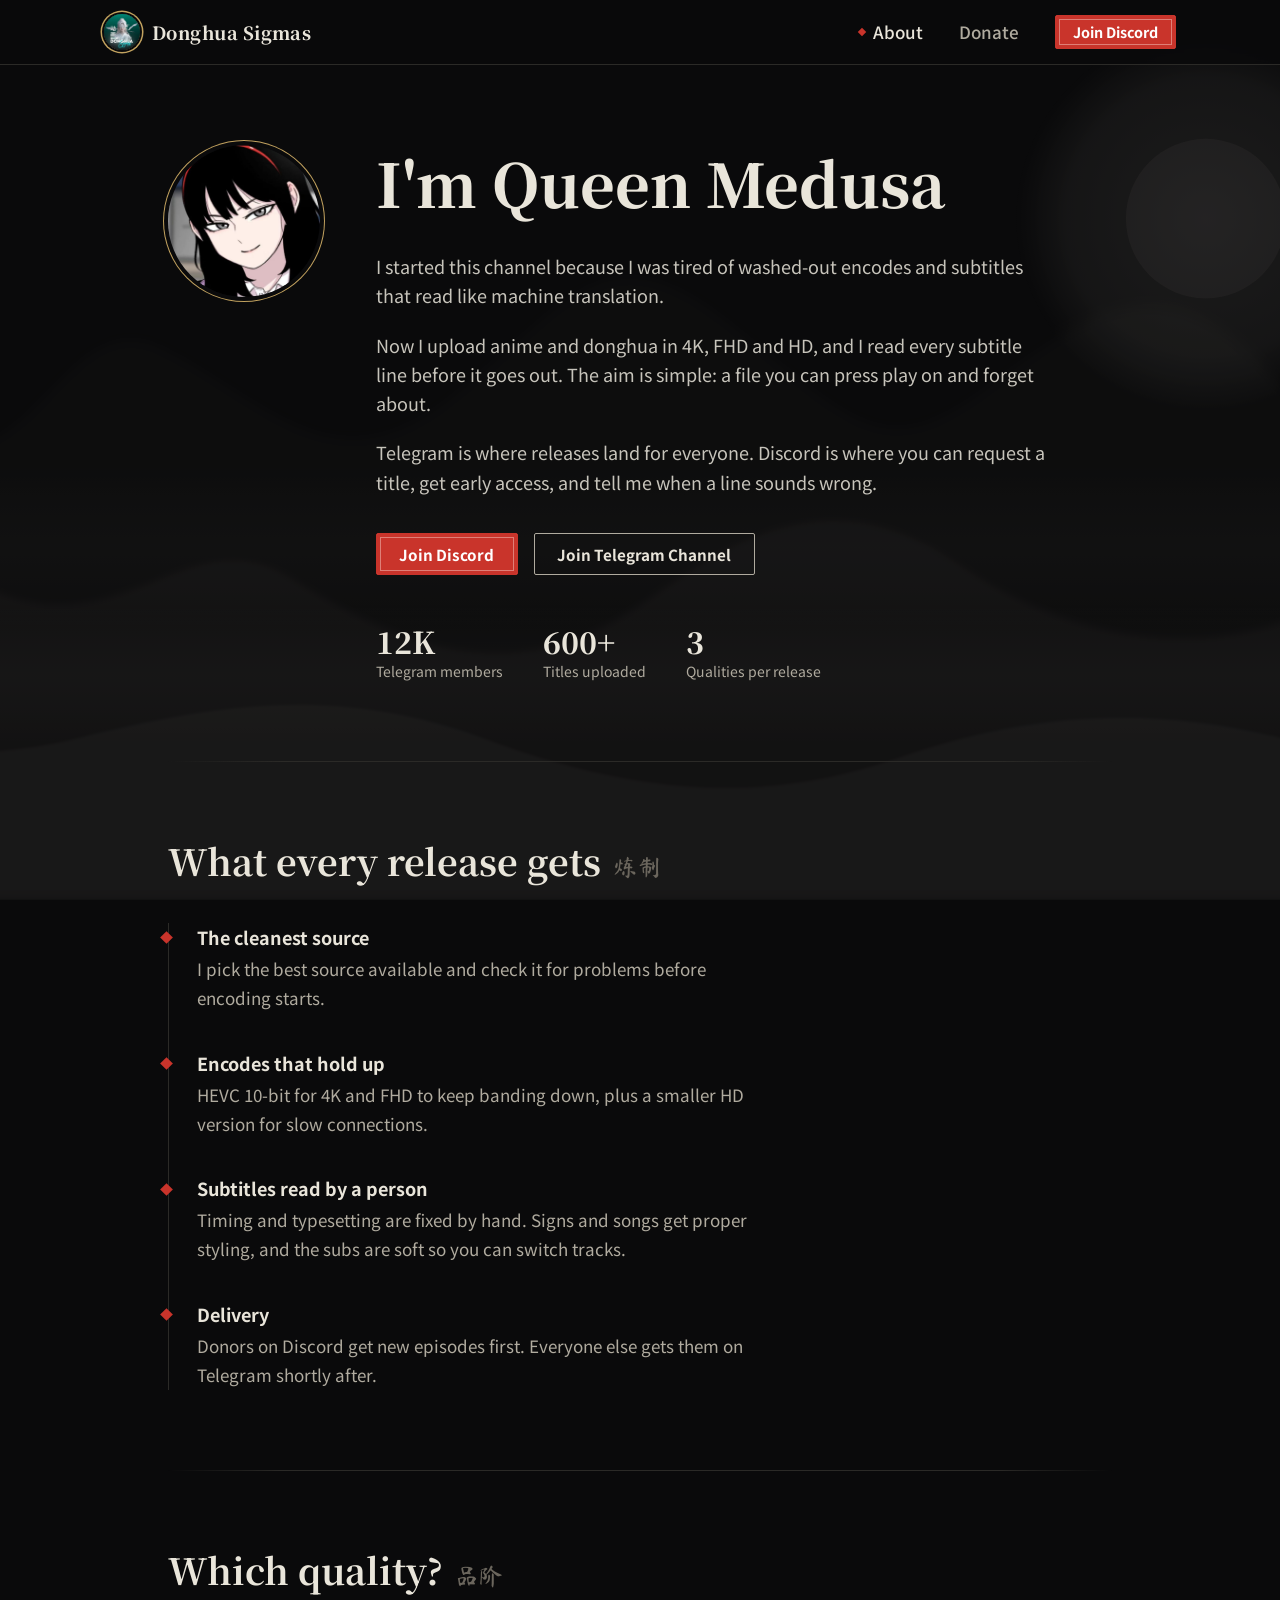
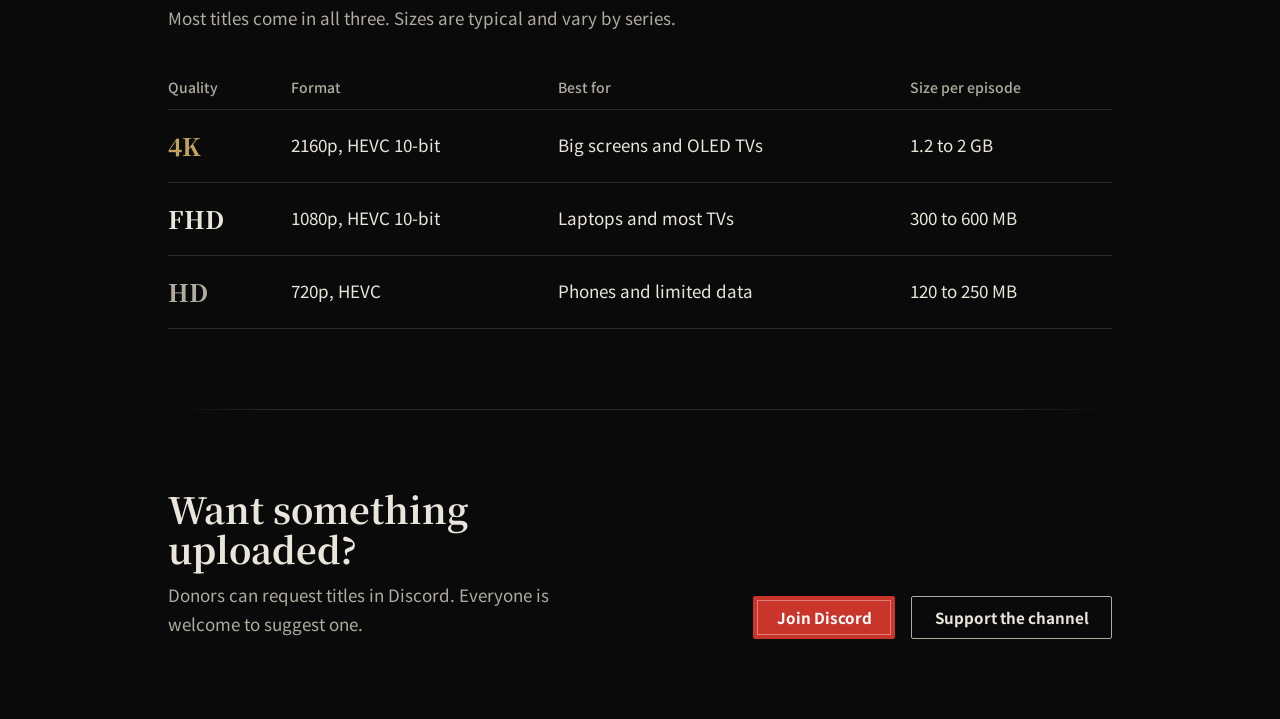
==== about.html @ dc55e7e9 "medusa is gay" ====
<!doctype html>
<html lang="en">
<head>
  <meta charset="utf-8">
  <meta name="viewport" content="width=device-width, initial-scale=1">
  <title>About | Donghua Sigmas</title>
  <meta name="description" content="Meet Queen Medusa, the uploader behind Donghua Sigmas, and how each release is made.">
  <meta name="theme-color" content="#0A0A0B">
  <link rel="icon" href="img/logo.jpeg" type="image/jpeg">
  <link rel="preconnect" href="https://fonts.googleapis.com">
  <link rel="preconnect" href="https://fonts.gstatic.com" crossorigin>
  <link href="https://fonts.googleapis.com/css2?family=Ma+Shan+Zheng&family=Noto+Sans+SC:wght@400;500;700&family=Noto+Serif+SC:wght@600;800&display=swap" rel="stylesheet">
  <link rel="stylesheet" href="css/tailwind.css">
  <link rel="stylesheet" href="css/custom.css">
  <script src="js/main.js" defer></script>
</head>
<body data-page="about" class="min-h-screen font-sans">
  <a href="#main" class="sr-only focus:not-sr-only focus:fixed focus:left-3 focus:top-3 focus:z-[110] focus:bg-accent focus:px-4 focus:py-2 focus:font-bold focus:text-white">Skip to content</a>

  <header class="sticky top-0 z-50 border-b border-line bg-ink/85 backdrop-blur-sm">
    <div class="mx-auto flex h-16 max-w-6xl items-center justify-between px-5 sm:px-10">
      <a href="about.html" class="flex items-center gap-3" aria-label="Donghua Sigmas">
        <img class="site-logo h-9 w-9" src="img/logo.jpeg" alt="" aria-hidden="true" data-logo>
        <span class="font-display text-lg font-extrabold tracking-wide" data-brand>Donghua Sigmas</span>
      </a>
      <button id="nav-toggle" class="grid h-11 w-11 place-items-center md:hidden" type="button" aria-expanded="false" aria-controls="menu">
        <span class="sr-only">Menu</span>
        <svg width="22" height="22" viewBox="0 0 22 22" fill="none" stroke="currentColor" stroke-width="2" aria-hidden="true"><path d="M3 7h16M3 15h16"/></svg>
      </button>
      <nav id="menu" class="absolute left-0 right-0 top-16 flex-col border-b border-line bg-ink-2 px-5 pb-5 md:static md:flex-row md:items-center md:gap-9 md:border-0 md:bg-transparent md:p-0" aria-label="Main">
        <a class="nav-link" href="about.html" aria-current="page">About</a>
        <a class="nav-link" href="donate.html">Donate</a>
        <a class="btn btn-primary btn-sm" data-link="discord" href="https://discord.gg/m6b5HYeMWG" target="_blank" rel="noopener">Join Discord</a>
      </nav>
    </div>
  </header>

  <main id="main" class="relative z-10 mx-auto max-w-5xl">
    <section class="sec sec-first" aria-label="About">
      <div class="flex flex-col gap-10 sm:flex-row sm:gap-14">
        <div class="avatar"><img data-avatar src="img/avatar.jpeg" alt="Portrait of Queen Medusa"></div>
        <div class="min-w-0">
          <h1 class="font-display text-4xl font-extrabold leading-tight sm:text-6xl">I'm <span data-cfg="profile.name">Queen Medusa</span></h1>
          <div class="mt-8 grid max-w-2xl gap-5 text-lg leading-relaxed text-paper/85">
            <p>I started this channel because I was tired of washed-out encodes and subtitles that read like machine translation.</p>
            <p>Now I upload anime and donghua in 4K, FHD and HD, and I read every subtitle line before it goes out. The aim is simple: a file you can press play on and forget about.</p>
            <p>Telegram is where releases land for everyone. Discord is where you can request a title, get early access, and tell me when a line sounds wrong.</p>
          </div>
          <div class="mt-9 flex flex-wrap gap-4">
            <a class="btn btn-primary" data-link="discord" href="https://discord.gg/m6b5HYeMWG" target="_blank" rel="noopener">Join Discord</a>
            <a class="btn" data-link="telegram" href="https://t.me/Donghua_Sigmas" target="_blank" rel="noopener">Join Telegram Channel</a>
          </div>
          <dl id="about-stats" class="mt-12 flex gap-10"></dl>
        </div>
      </div>
    </section>

    <section class="sec" aria-labelledby="pipe-title">
      <h2 id="pipe-title" class="flex items-baseline gap-3 font-display text-3xl font-bold sm:text-4xl">What every release gets <span class="cn text-2xl" aria-hidden="true">炼制</span></h2>
      <ul class="pipe mt-10">
        <li><h3 class="text-lg font-bold">The cleanest source</h3><p class="mt-1 max-w-xl text-muted">I pick the best source available and check it for problems before encoding starts.</p></li>
        <li><h3 class="text-lg font-bold">Encodes that hold up</h3><p class="mt-1 max-w-xl text-muted">HEVC 10-bit for 4K and FHD to keep banding down, plus a smaller HD version for slow connections.</p></li>
        <li><h3 class="text-lg font-bold">Subtitles read by a person</h3><p class="mt-1 max-w-xl text-muted">Timing and typesetting are fixed by hand. Signs and songs get proper styling, and the subs are soft so you can switch tracks.</p></li>
        <li><h3 class="text-lg font-bold">Delivery</h3><p class="mt-1 max-w-xl text-muted">Donors on Discord get new episodes first. Everyone else gets them on Telegram shortly after.</p></li>
      </ul>
    </section>

    <section class="sec" aria-labelledby="q-title">
      <h2 id="q-title" class="flex items-baseline gap-3 font-display text-3xl font-bold sm:text-4xl">Which quality? <span class="cn text-2xl" aria-hidden="true">品阶</span></h2>
      <p class="mt-3 max-w-xl text-muted">Most titles come in all three. Sizes are typical and vary by series.</p>
      <div class="mt-8 overflow-x-auto">
        <table class="w-full min-w-[560px] border-collapse text-left">
          <thead><tr class="border-b border-line text-sm text-muted"><th class="py-3 pr-6 font-medium">Quality</th><th class="py-3 pr-6 font-medium">Format</th><th class="py-3 pr-6 font-medium">Best for</th><th class="py-3 font-medium">Size per episode</th></tr></thead>
          <tbody class="[&_td]:border-b [&_td]:border-line [&_td]:py-5 [&_td]:pr-6">
            <tr><td class="font-display text-2xl font-extrabold text-gold">4K</td><td>2160p, HEVC 10-bit</td><td>Big screens and OLED TVs</td><td>1.2 to 2 GB</td></tr>
            <tr><td class="font-display text-2xl font-extrabold">FHD</td><td>1080p, HEVC 10-bit</td><td>Laptops and most TVs</td><td>300 to 600 MB</td></tr>
            <tr><td class="font-display text-2xl font-extrabold text-muted">HD</td><td>720p, HEVC</td><td>Phones and limited data</td><td>120 to 250 MB</td></tr>
          </tbody>
        </table>
      </div>
    </section>

    <section class="sec" aria-label="Join">
      <div class="flex flex-col gap-6 sm:flex-row sm:items-end sm:justify-between">
        <div>
          <h2 class="max-w-md font-display text-3xl font-bold sm:text-4xl">Want something uploaded?</h2>
          <p class="mt-3 max-w-md text-muted">Donors can request titles in Discord. Everyone is welcome to suggest one.</p>
        </div>
        <div class="flex flex-wrap gap-4">
          <a class="btn btn-primary" data-link="discord" href="https://discord.gg/m6b5HYeMWG" target="_blank" rel="noopener">Join Discord</a>
          <a class="btn" href="donate.html">Support the channel</a>
        </div>
      </div>
    </section>
  </main>
</body>
</html>
---- css/custom.css ----
/* Custom styles on top of Tailwind (css/tailwind.css loads first).
   Ink-wash theme: black ink, rice-paper text, one vermilion seal colour, gold for the queen and the realm. */

@layer base {
  :root {
    --bg: #0A0A0B;
    --panel: #111113;
    --panel-2: #17171A;
    --line: #2B2A27;
    --text: #E9E5DA;
    --muted: #B0AB9F;
    --dim: #6B665D;
    --accent: #C9342B;
    --vermilion: #E5574A;
    --gold: #C2A25F;
    --sans: "Noto Sans SC", system-ui, sans-serif;
    --serif: "Noto Serif SC", "Songti SC", serif;
    --brush: "Ma Shan Zheng", "STKaiti", "KaiTi", serif;
    color-scheme: dark;
  }
  html { background: var(--bg); scroll-behavior: smooth; scroll-padding-top: 130px; }
  html:has(dialog[open]) { overflow: hidden; }
  body {
    background: var(--bg); color: var(--text); font-family: var(--sans);
    font-size: 1.0625rem; line-height: 1.7; -webkit-font-smoothing: antialiased; overflow-x: hidden;
  }
  ::selection { background: var(--accent); color: #fff; }
  button, summary, select, label[for] { cursor: pointer; }
  :focus-visible { outline: 2px solid var(--vermilion); outline-offset: 3px; }
  * { scrollbar-width: thin; scrollbar-color: var(--line) transparent; }

  /* very faint ink-wash scenery behind everything */
  body::before {
    content: ""; position: fixed; inset: 0; z-index: 0; pointer-events: none; opacity: .55;
    background: url("../img/ink.svg") center bottom / cover no-repeat;
  }
}

@layer components {
  /* ---------- sections: one column, a tapering brush-stroke rule on top ---------- */
  .sec { position: relative; padding: 3.5rem 1.25rem; }
  @media (min-width: 640px) { .sec { padding: 5rem 2.5rem; } }
  .sec::before {
    content: ""; position: absolute; top: 0; left: 1.25rem; right: 1.25rem; height: 1px;
    background: linear-gradient(90deg, transparent, var(--line) 12%, var(--line) 88%, transparent);
  }
  @media (min-width: 640px) { .sec::before { left: 2.5rem; right: 2.5rem; } }
  .sec-first::before { display: none; }
  .cn { font-family: var(--brush); font-weight: 400; color: var(--dim); }

  /* ---------- navigation ---------- */
  .nav-link { position: relative; padding: 4px 0; font-weight: 500; color: var(--muted); transition: color .15s; }
  .nav-link:hover, .nav-link[aria-current="page"] { color: var(--text); }
  .nav-link[aria-current="page"]::before {
    content: ""; position: absolute; left: -14px; top: 50%; width: 6px; height: 6px;
    background: var(--accent); transform: translateY(-50%) rotate(45deg);
  }
  #menu { display: none; }
  #menu.open { display: flex; }
  @media (min-width: 768px) { #menu { display: flex; } }
  @media (max-width: 767px) {
    #menu .nav-link { padding: 14px 0; border-bottom: 1px solid var(--line); }
    #menu .btn { margin-top: 18px; align-self: flex-start; }
  }

  /* ---------- buttons ---------- */
  .btn {
    display: inline-flex; align-items: center; justify-content: center; gap: .5rem;
    padding: .7rem 1.4rem; font-weight: 700; font-size: .95rem; line-height: 1.2;
    border: 1px solid var(--muted); color: var(--text); background: transparent; border-radius: 2px;
    transition: background .18s, color .18s, border-color .18s;
  }
  .btn:hover { background: var(--text); border-color: var(--text); color: var(--bg); }
  .btn-primary {
    background: var(--accent); border-color: var(--accent); color: #fff;
    box-shadow: inset 0 0 0 3px var(--accent), inset 0 0 0 4px rgba(255, 240, 232, .4);
  }
  .btn-primary:hover { background: var(--text); border-color: var(--text); color: var(--bg); box-shadow: none; }
  .btn-sm { padding: .45rem 1.05rem; font-size: .9rem; }
  .btn-quiet { border-color: var(--line); color: var(--muted); }
  .btn:disabled, .btn[disabled] {
    opacity: .5; cursor: not-allowed; pointer-events: none;
    border-color: var(--line); color: var(--muted); background: transparent;
  }

  /* ---------- site logo in header ---------- */
  .site-logo {
    width: 2.25rem; height: 2.25rem; border-radius: 50%;
    object-fit: cover; flex: none;
    box-shadow: 0 0 0 2px var(--bg), 0 0 0 3.5px var(--gold);
  }

  /* ---------- profile portrait ---------- */
  .avatar {
    position: relative; flex: none; width: 7.5rem; height: 7.5rem; border-radius: 50%; overflow: hidden;
    background: var(--panel); box-shadow: 0 0 0 4px var(--bg), 0 0 0 5px var(--gold);
  }
  @media (min-width: 640px) { .avatar { width: 9.5rem; height: 9.5rem; } }
  .avatar img { width: 100%; height: 100%; object-fit: cover; }

  /* ---------- cultivation realm card (donate page) ---------- */
  .realm-card {
    position: relative; padding: 1.75rem 1.5rem 1.25rem; background: rgba(17, 17, 19, .8);
    border: 1px solid var(--line);
  }
  @media (min-width: 640px) { .realm-card { padding: 2.25rem 2.25rem 1.5rem; } }
  .realm-card::before, .realm-card::after {
    content: ""; position: absolute; width: 16px; height: 16px; border: 0 solid var(--gold);
  }
  .realm-card::before { top: -1px; left: -1px; border-top-width: 2px; border-left-width: 2px; }
  .realm-card::after { bottom: -1px; right: -1px; border-bottom-width: 2px; border-right-width: 2px; }

  .path { position: relative; margin: 3rem .9rem 0; padding-bottom: 3rem; }
  .path-track { position: relative; height: 2px; background: var(--line); }
  .path-fill {
    position: absolute; inset: 0 auto 0 0; width: 0; background: linear-gradient(90deg, var(--accent), var(--gold));
    transition: width 1.3s cubic-bezier(.2, .8, .2, 1);
  }
  .path-head {
    position: absolute; top: 1px; left: 0; width: 14px; height: 14px; margin: -7px 0 0 -7px; z-index: 3;
    background: var(--gold); transform: rotate(45deg); box-shadow: 0 0 0 5px rgba(194, 162, 95, .2), 0 0 18px rgba(194, 162, 95, .55);
    transition: left 1.3s cubic-bezier(.2, .8, .2, 1);
  }
  .path-tip {
    position: absolute; bottom: calc(100% + 16px); left: 50%; transform: translateX(-50%) rotate(-45deg);
    padding: 1px 9px; background: var(--text); color: var(--bg); font-weight: 800; font-size: .85rem; white-space: nowrap;
  }
  .node { position: absolute; top: 1px; width: 0; height: 0; z-index: 2; }
  .node-dot {
    position: absolute; left: -5px; top: -5px; width: 10px; height: 10px; background: var(--bg);
    border: 1.5px solid var(--dim); transform: rotate(45deg);
  }
  .node.reached .node-dot { background: var(--accent); border-color: var(--accent); }
  .node.current .node-dot { background: var(--gold); border-color: var(--gold); }
  .node-cn, .node-amt { position: absolute; left: 0; transform: translateX(-50%); white-space: nowrap; text-align: center; }
  .node-cn { top: 18px; font-family: var(--brush); font-size: 1.2rem; line-height: 1.2; color: var(--muted); }
  .node-amt { top: 44px; font-size: .78rem; line-height: 1.2; color: var(--muted); display: none; }
  .node.reached .node-cn { color: var(--text); }
  .node.current .node-cn, .node.current .node-amt { color: var(--gold); }
  @media (min-width: 640px) { .node-amt { display: block; } }
  @media (max-width: 639px) {
    .path { padding-bottom: 2.4rem; margin-inline: .4rem; }
    .node-cn { font-size: .95rem; }
  }
  .node:first-of-type .node-cn, .node:first-of-type .node-amt { transform: translateX(-30%); }

  /* ---------- release tabs and fields ---------- */
  .tab {
    position: relative; padding: 16px 0; white-space: nowrap; font-weight: 500; color: var(--muted);
    background: none; border: 0; transition: color .15s;
  }
  .tab:hover, .tab[aria-pressed="true"] { color: var(--text); }
  .tab[aria-pressed="true"]::after {
    content: ""; position: absolute; left: 0; right: 0; bottom: -1px; height: 2px; background: var(--accent);
  }
  .tab .n { margin-left: 6px; font-size: .8rem; color: var(--dim); }
  .field {
    background: transparent; color: var(--text); font: inherit; font-size: .92rem;
    border: 0; border-bottom: 1px solid var(--line); padding: 6px 2px; border-radius: 0;
  }
  .field:focus { outline: none; border-bottom-color: var(--vermilion); }
  .field option { background: var(--panel); }
  .field::placeholder { color: var(--dim); }

  /* ---------- release cards ---------- */
  .rel { background: none; border: 0; padding: 0; color: inherit; font: inherit; cursor: pointer; }
  .poster { position: relative; overflow: hidden; background: var(--panel-2); box-shadow: 0 0 0 1px rgba(233, 229, 218, .08); }
  .poster img { width: 100%; height: 100%; object-fit: cover; transition: transform .7s cubic-bezier(.2, .7, .2, 1), filter .35s; }
  .rel:hover .poster img, .rel:focus-visible .poster img { transform: scale(1.04); filter: brightness(.45); }
  .poster-hint {
    position: absolute; inset: 0; display: grid; place-items: center; font-weight: 700; font-size: .95rem;
    opacity: 0; transition: opacity .25s;
  }
  .rel:hover .poster-hint, .rel:focus-visible .poster-hint { opacity: 1; }
  @media (hover: none) { .poster-hint { display: none; } }
  .stamp {
    position: absolute; top: 8px; left: 8px; width: 1.9rem; height: 1.9rem; display: grid; place-items: center;
    background: var(--accent); color: #FFF0E8; font-family: var(--brush); font-size: 1.1rem; line-height: 1;
    border-radius: 3px; transform: rotate(-4deg);
    box-shadow: inset 0 0 0 2px var(--accent), inset 0 0 0 3px rgba(255, 240, 232, .5), 0 2px 8px rgba(0, 0, 0, .5);
  }
  .kind {
    position: absolute; left: 0; bottom: 0; padding: 2px 8px; background: rgba(10, 10, 11, .86);
    font-size: 11px; font-weight: 700; color: var(--muted);
  }
  .fallback {
    width: 100%; height: 100%; display: grid; place-items: center; padding: 14px; text-align: center;
    background: var(--t, #1a1a1c); font-family: var(--serif); font-weight: 700; line-height: 1.3; color: #fff;
  }
  .dot { display: inline-block; flex: none; width: 7px; height: 7px; transform: rotate(45deg); }
  .dot-ongoing { background: var(--vermilion); }
  .dot-scheduled { box-shadow: inset 0 0 0 1.5px var(--text); }
  .dot-completed { background: var(--dim); }

  /* ---------- release dialog ---------- */
  .dlg {
    position: fixed; inset: 0; margin: auto; padding: 0;
    width: min(34rem, calc(100% - 1.5rem)); max-height: calc(100dvh - 1.5rem); overflow: hidden;
    color: var(--text); background: var(--panel); border: 1px solid var(--line);
    box-shadow: inset 0 0 0 5px var(--panel), inset 0 0 0 6px var(--line), 0 30px 80px rgba(0, 0, 0, .7);
  }
  .dlg::backdrop { background: rgba(6, 6, 7, .8); backdrop-filter: blur(3px); }
  .dlg[open] { animation: dlg-in .22s ease-out; }
  @keyframes dlg-in { from { opacity: 0; transform: translateY(10px); } to { opacity: 1; transform: none; } }
  .dlg-body { max-height: calc(100dvh - 1.5rem); overflow-y: auto; padding: 2rem 1.5rem 1.75rem; }
  @media (min-width: 640px) { .dlg-body { padding: 2.25rem 2.25rem 2rem; } }
  .dlg-x {
    position: absolute; top: 14px; right: 14px; z-index: 2; width: 2.5rem; height: 2.5rem; display: grid; place-items: center;
    background: none; border: 0; color: var(--muted); transition: color .15s;
  }
  .dlg-x:hover { color: var(--text); }
  .dlg-note { padding: .9rem 1.1rem; border-left: 3px solid var(--accent); background: var(--panel-2); color: var(--text); }
  .dlg-link {
    display: grid; grid-template-columns: 2.5rem minmax(0, 1fr) auto; align-items: center; gap: 1rem;
    padding: .8rem 1rem; border: 1px solid var(--line); transition: border-color .15s, background .15s;
  }
  .dlg-link:hover { border-color: var(--muted); background: var(--panel-2); }
  .dlg-ico {
    display: grid; place-items: center; width: 2.5rem; height: 2.5rem; border: 1px solid currentColor;
    font-family: var(--serif); font-weight: 800; font-size: 1.05rem; line-height: 1;
  }

  /* ---------- donate ---------- */
  .ghost-num {
    font-family: var(--brush); line-height: 1; color: transparent; -webkit-text-stroke: 1px var(--muted);
  }
  .ghost-num.is-first { color: var(--vermilion); -webkit-text-stroke: 0; }
  .role { display: inline-flex; align-items: center; gap: 8px; font-size: .85rem; font-weight: 700; color: var(--text); }
  .role::before { content: ""; width: 7px; height: 7px; background: var(--c); transform: rotate(45deg); }
  .addr {
    flex: 1 1 300px; padding: 12px 14px; border: 1px solid var(--line); background: var(--panel);
    font: 500 .9rem ui-monospace, SFMono-Regular, Menlo, Consolas, monospace; word-break: break-all;
  }
  .qr { width: 140px; height: 140px; padding: 6px; background: var(--text); }

  .faq details { border-bottom: 1px solid var(--line); padding: 1.25rem 0; }
  .faq details:first-child { border-top: 1px solid var(--line); }
  .faq summary { display: flex; justify-content: space-between; gap: 1rem; list-style: none; font-weight: 700; font-size: 1.05rem; }
  .faq summary::-webkit-details-marker { display: none; }
  .faq summary::after { content: "+"; color: var(--vermilion); font-size: 1.3rem; line-height: 1; }
  .faq details[open] summary::after { content: "\2212"; }
  .faq details p { margin-top: .6rem; color: var(--muted); max-width: 62ch; }

  /* ---------- about ---------- */
  .pipe { margin: 0; padding: 0 0 0 1.75rem; list-style: none; border-left: 1px solid var(--line); display: grid; gap: 2.25rem; }
  .pipe li { position: relative; }
  .pipe li::before { content: ""; position: absolute; left: -2.2rem; top: .6em; width: 9px; height: 9px; background: var(--accent); transform: rotate(45deg); }

  @media (prefers-reduced-motion: reduce) {
    html { scroll-behavior: auto; }
    .dlg[open] { animation: none; }
    *, *::before, *::after { transition-duration: .01ms !important; }
  }
}
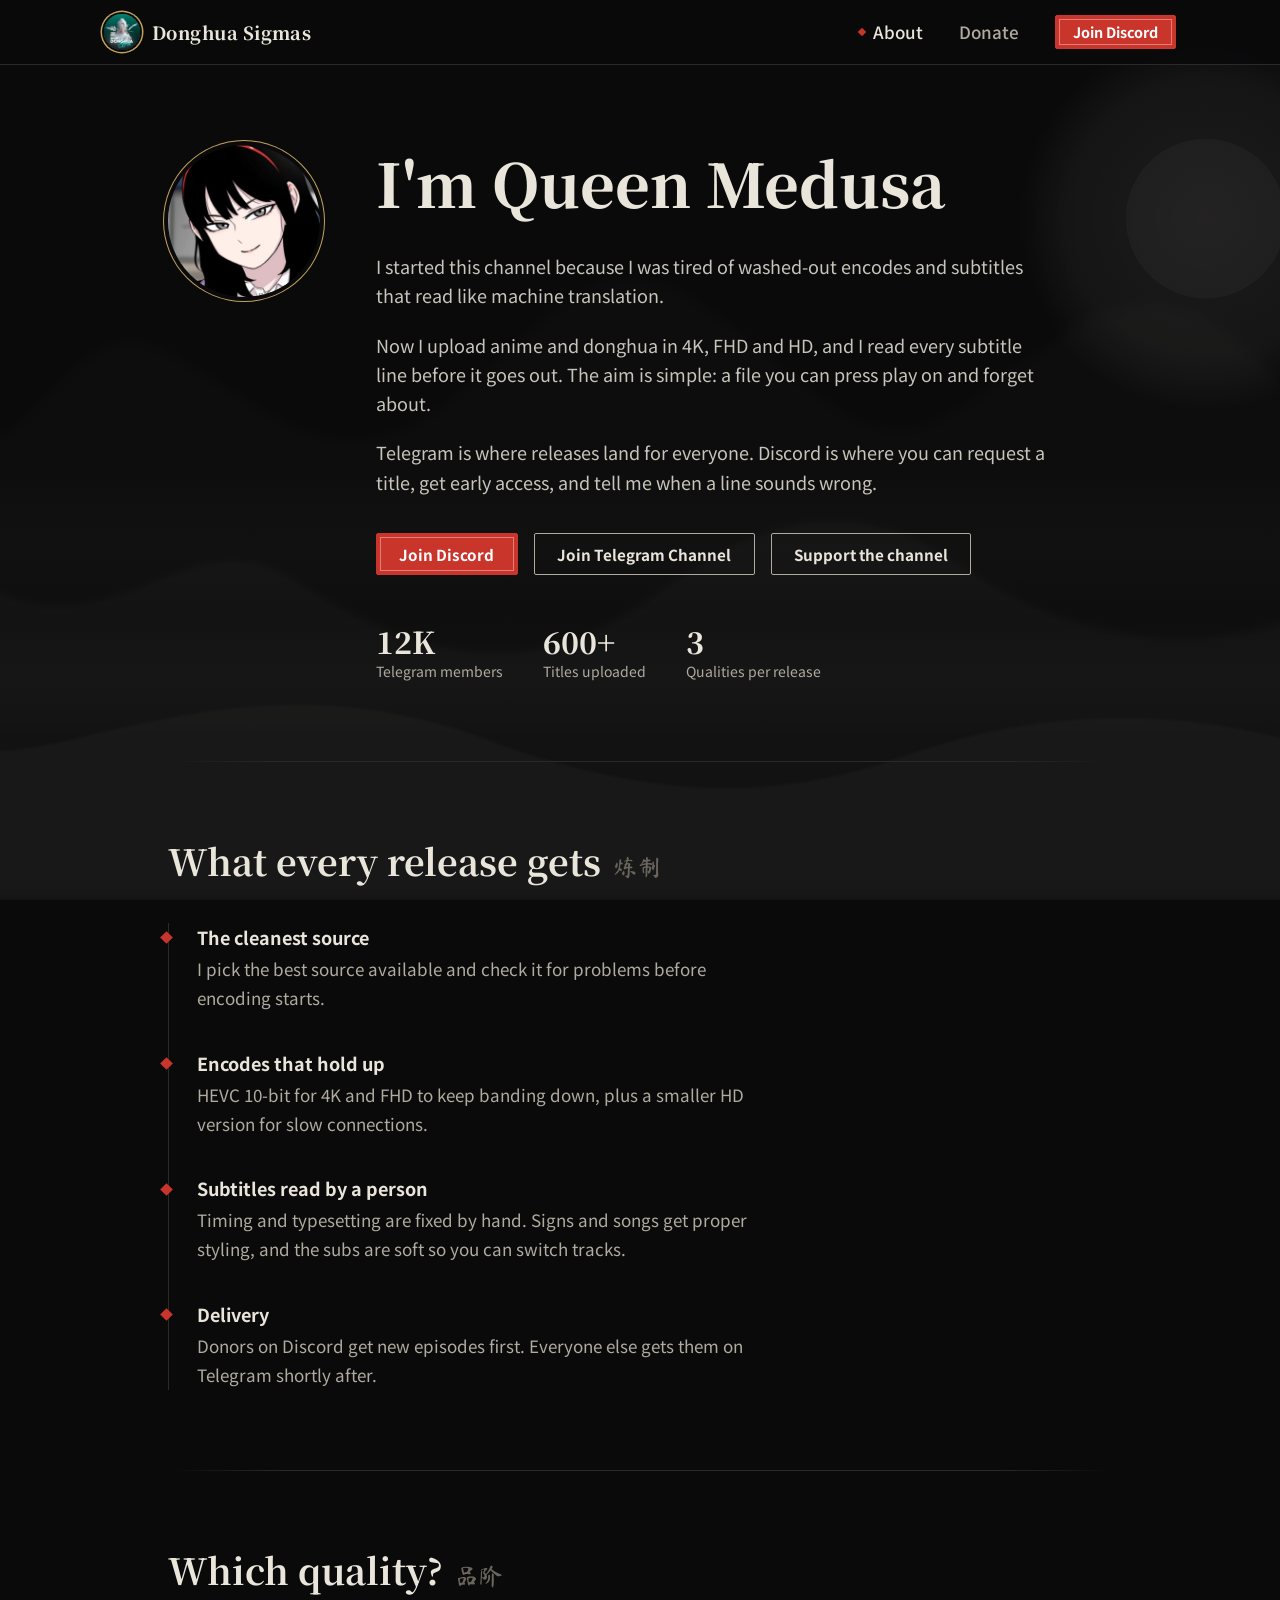
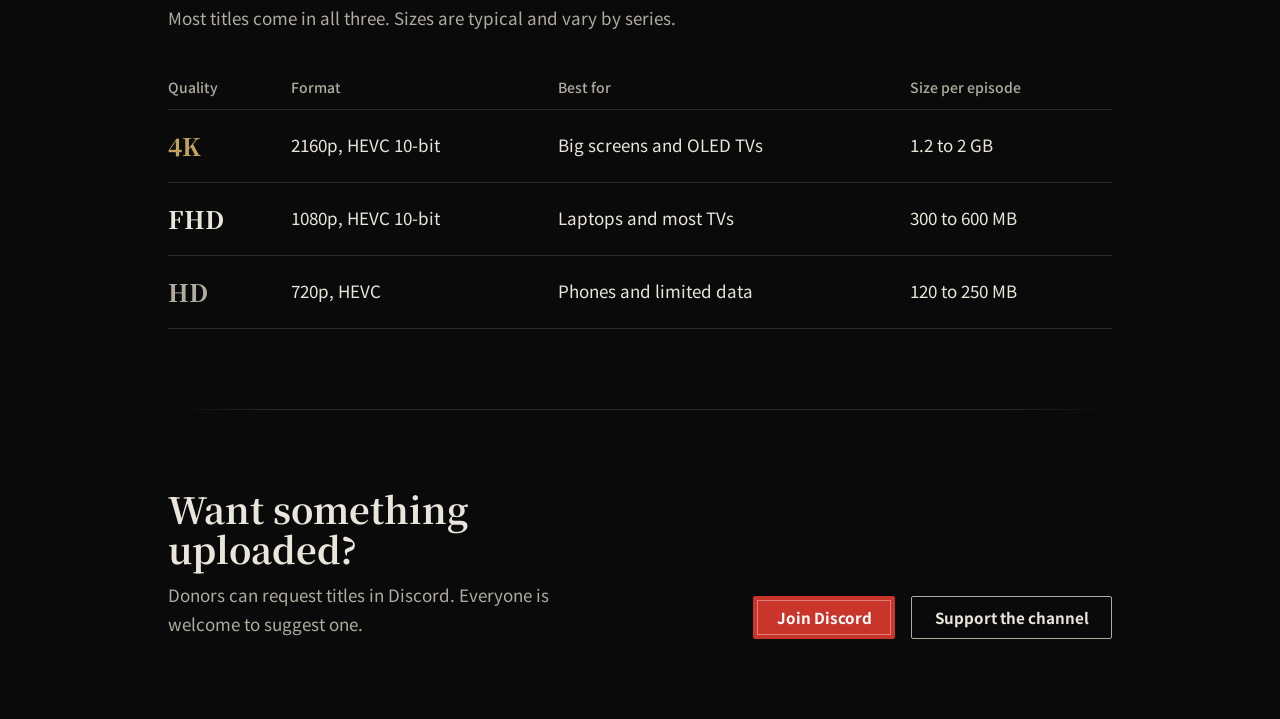
==== commit b9d2f68a: "medusa is gay2" ====
--- a/about.html
+++ b/about.html
@@ -49,6 +49,7 @@
           <div class="mt-9 flex flex-wrap gap-4">
             <a class="btn btn-primary" data-link="discord" href="https://discord.gg/m6b5HYeMWG" target="_blank" rel="noopener">Join Discord</a>
             <a class="btn" data-link="telegram" href="https://t.me/Donghua_Sigmas" target="_blank" rel="noopener">Join Telegram Channel</a>
+            <a class="btn" href="donate.html">Support the channel</a>
           </div>
           <dl id="about-stats" class="mt-12 flex gap-10"></dl>
         </div>
